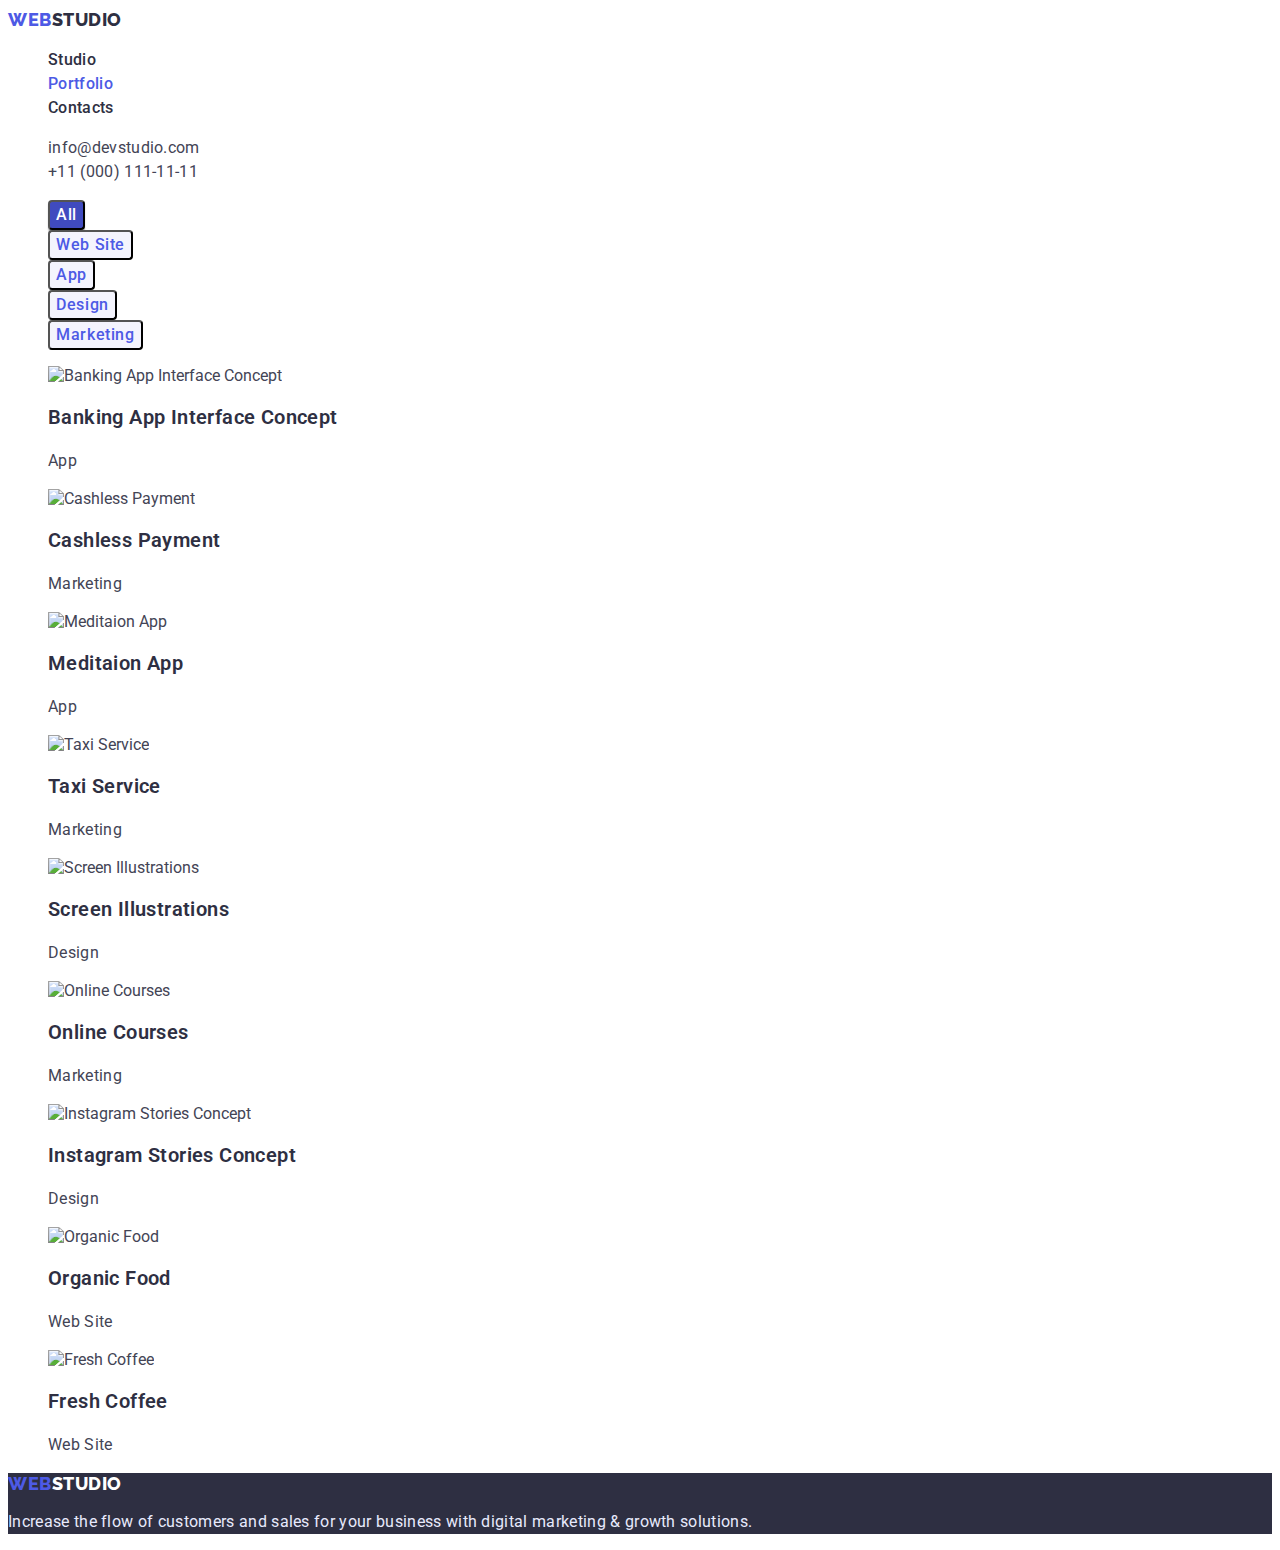
==== portfolio.html @ 46b7ed65 "final correct errors" ====
<!DOCTYPE html>
<html lang="en">
  <head>
    <meta charset="UTF-8" />
    <meta http-equiv="X-UA-Compatible" content="IE=edge" />
    <meta
      name="viewport"
      content="width=device-width, initial-scale=1.0"
    />
    <title>Portfolio</title>
    <link rel="preconnect" href="https://fonts.googleapis.com" />
    <link
      rel="preconnect"
      href="https://fonts.gstatic.com"
      crossorigin
    />
    <link
      href="https://fonts.googleapis.com/css2?family=Raleway:wght@800&family=Roboto:wght@400;500;700;900&display=swap"
      rel="stylesheet"
    />
    <link rel="stylesheet" href="./css/styles.css" />
  </head>
  <body>
    <header class="header">
      <nav class="header-navigation">
        <a href="./index.html" class="logo header-logo link"
          ><span class="logo-color">Web</span>Studio</a
        >
        <ul class="header-list list">
          <li class="header-item">
            <a href="./index.html" class="header-link link">Studio</a>
          </li>
          <li class="header-item">
            <a
              href="./portfolio.html"
              class="header-link link active-page"
            >
              Portfolio
            </a>
          </li>
          <li class="header-item">
            <a href="#" class="header-link link">Contacts</a>
          </li>
        </ul>
      </nav>
      <address class="address">
        <ul class="address-list list">
          <li class="address-item">
            <a
              href="mailto:info@devstudio.com"
              class="address-email link"
            >
              info@devstudio.com
            </a>
          </li>
          <li class="address-item">
            <a href="tel:+110001111111" class="address-tel link">
              +11 (000) 111-11-11
            </a>
          </li>
        </ul>
      </address>
    </header>
    <main>
      <section class="section">
        <h1 class="visually-hidden">Portfolio</h1>
        <h2 class="visually-hidden">Filter</h2>
        <ul class="filter-list list">
          <li>
            <button type="button" class="filter-btn btn active-btn">
              All
            </button>
          </li>
          <li>
            <button type="button" class="filter-btn btn">Web Site</button>
          </li>
          <li><button type="button" class="filter-btn btn">App</button></li>
          <li>
            <button type="button" class="filter-btn btn">Design</button>
          </li>
          <li>
            <button type="button" class="filter-btn btn">Marketing</button>
          </li>
        </ul>
        <h2 class="visually-hidden">Galery</h2>
        <ul class="gallery-list list">
          <li class="gallery-item">
            <a href="#" class="link">
              <img
                src="./images/gallery1.jpg"
                alt="Banking App Interface Concept"
                width="360"
                height="300"
              />
              <h3 class="section-caption">
                Banking App Interface Concept
              </h3>
              <p class="section-text">App</p>
              <!-- <p class="gallery-description">
                14 Stylish and User-Friendly App Design Concepts · Task
                Manager App · Calorie Tracker App · Exotic Fruit
                Ecommerce App · Cloud Storage App -->
              </p>
            </a>
          </li>
          <li class="gallery-item">
            <a href="#" class="link">
              <img
                src="./images/gallery2.jpg"
                alt="Cashless Payment"
                width="360"
                height="300"
              />
              <h3 class="section-caption">Cashless Payment</h3>
              <p class="section-text">Marketing</p>
              <!-- <p class="gallery-description">
                14 Stylish and User-Friendly App Design Concepts · Task
                Manager App · Calorie Tracker App · Exotic Fruit
                Ecommerce App · Cloud Storage App -->
              </p>
            </a>
          </li>
          <li class="gallery-item">
            <a href="#" class="link">
              <img
                src="./images/gallery3.jpg"
                alt="Meditaion App"
                width="360"
                height="300"
              />
              <h3 class="section-caption">Meditaion App</h3>
              <p class="section-text">App</p>
              <!-- <p class="gallery-description">
                14 Stylish and User-Friendly App Design Concepts · Task
                Manager App · Calorie Tracker App · Exotic Fruit
                Ecommerce App · Cloud Storage App -->
              </p>
            </a>
          </li>
          <li class="gallery-item">
            <a href="#" class="link">
              <img
                src="./images/gallery4.jpg"
                alt="Taxi Service"
                width="360"
                height="300"
              />
              <h3 class="section-caption">Taxi Service</h3>
              <p class="section-text">Marketing</p>
              <!-- <p class="gallery-description">
                14 Stylish and User-Friendly App Design Concepts · Task
                Manager App · Calorie Tracker App · Exotic Fruit
                Ecommerce App · Cloud Storage App -->
              </p>
            </a>
          </li>
          <li class="gallery-item">
            <a href="#" class="link">
              <img
                src="./images/gallery5.jpg"
                alt="Screen Illustrations"
                width="360"
                height="300"
              />
              <h3 class="section-caption">Screen Illustrations</h3>
              <p class="section-text">Design</p>
              <!-- <p class="gallery-description">
                14 Stylish and User-Friendly App Design Concepts · Task
                Manager App · Calorie Tracker App · Exotic Fruit
                Ecommerce App · Cloud Storage App -->
              </p>
            </a>
          </li>
          <li class="gallery-item">
            <a href="#" class="link">
              <img
                src="./images/gallery6.jpg"
                alt="Online Courses"
                width="360"
                height="300"
              />
              <h3 class="section-caption">Online Courses</h3>
              <p class="section-text">Marketing</p>
              <!-- <p class="gallery-description">
                14 Stylish and User-Friendly App Design Concepts · Task
                Manager App · Calorie Tracker App · Exotic Fruit
                Ecommerce App · Cloud Storage App -->
              </p>
            </a>
          </li>
          <li class="gallery-item">
            <a href="#" class="link">
              <img
                src="./images/gallery7.jpg"
                alt="Instagram Stories Concept"
                width="360"
                height="300"
              />
              <h3 class="section-caption">Instagram Stories Concept</h3>
              <p class="section-text">Design</p>
              <!-- <p class="gallery-description">
                14 Stylish and User-Friendly App Design Concepts · Task
                Manager App · Calorie Tracker App · Exotic Fruit
                Ecommerce App · Cloud Storage App -->
              </p>
            </a>
          </li>
          <li class="gallery-item">
            <a href="#" class="link">
              <img
                src="./images/gallery8.jpg"
                alt="Organic Food"
                width="360"
                height="300"
              />
              <h3 class="section-caption">Organic Food</h3>
              <p class="section-text">Web Site</p>
              <!-- <p class="gallery-description">
                14 Stylish and User-Friendly App Design Concepts · Task
                Manager App · Calorie Tracker App · Exotic Fruit
                Ecommerce App · Cloud Storage App -->
              </p>
            </a>
          </li>
          <li class="gallery-item">
            <a href="#" class="link">
              <img
                src="./images/gallery9.jpg"
                alt="Fresh Coffee"
                width="360"
                height="300"
              />
              <h3 class="section-caption">Fresh Coffee</h3>
              <p class="section-text">Web Site</p>
              <!-- <p class="gallery-description">
                14 Stylish and User-Friendly App Design Concepts · Task
                Manager App · Calorie Tracker App · Exotic Fruit
                Ecommerce App · Cloud Storage App -->
              </p>
            </a>
          </li>
        </ul>
      </section>
    </main>
    <footer class="footer">
      <a href="./index.html" class="logo footer-logo link"
        ><span class="logo-color">Web</span>Studio</a
      >
      <p class="footer-text">
        Increase the flow of customers and sales for your business
        with digital marketing & growth solutions.
      </p>
    </footer>
  </body>
</html>
---- css/styles.css ----
/*
  main color      SLATE     #434455
  secondary color NAVY BLUE #2E2F42
  light color     WHITE     #FFFFFF
  accent          CLOUD     #F4F4FD
  dark bg color   NAVY BLUE #2E2F42
  button color    IRIS      #4D5AE5
*/
:root {
  --primary-text-color: #434455;
  --title-text-color: #2e2f42;
  --light-color: #ffffff;
  --accent-color: #f4f4fd;
  --dark-bg-color: #2e2f42;
  --button-color: #4d5ae5;
}

body {
  font-family: "Roboto", sans-serif;
  background-color: #ffffff;
  color: var(--primary-text-color);
}

.list {
  list-style: none;
}

.link {
  text-decoration: none;
}

.center {
  text-align: center;
}

.visually-hidden {
  position: absolute;
  white-space: nowrap;
  width: 1px;
  height: 1px;
  overflow: hidden;
  border: 0;
  padding: 0;
  clip: rect(0 0 0 0);
  clip-path: inset(50%);
  margin: -1px;
}

.logo {
  font-family: "Raleway", sans-serif;
  font-weight: 800;
  font-size: 18px;
  letter-spacing: 0.03em;
  text-transform: uppercase;
}

/* ----- HEADER ----- */

/* .header {
}
.header-navigation {
} */

.header-logo {
  line-height: 1.33;
  color: var(--title-text-color);
}

.logo-color {
  color: #4d5ae5;
}

/* .header-list {
}
.header-item {
} */

.header-link {
  font-weight: 500;
  line-height: 1.5;
  letter-spacing: 0.02em;
  color: #2e2f42;
}

.header-link:active {
  color: #4d5ae5;
}

.header-link.active-page {
  color: #4d5ae5;
}
.address {
  font-style: normal;
}

/* .address-list {
}
.address-item {
} */

.address-email,
.address-tel {
  line-height: 1.5;
  letter-spacing: 0.02em;
  color: #434455;
}

.header-link:hover,
.header-link:focus,
.address-email:hover,
.address-email:focus,
.address-tel:hover,
.address-tel:focus {
  color: #404bbf;
}
/* ----- HERO ----- */

.hero {
  background-color: var(--dark-bg-color);
}

.hero-title {
  font-size: 56px;
  line-height: 1.07;
  text-align: center;
  letter-spacing: 0.02em;
  color: var(--light-color);
}

.btn {
  font-family: inherit;
  font-weight: 500;
  font-size: 16px;
  line-height: 1.5;
  text-align: center;
  letter-spacing: 0.04em;
  border-radius: 4px;
  cursor: pointer;
}

.btn:hover,
.btn:focus {
  background-color: var(--button-color);
  color: #E7E9FC;
}

.btn:active {
  background-color: #404bbf;
  color: var(--light-color);
  box-shadow: 0px 4px 4px rgba(0, 0, 0, 0.15);
}

.hero-btn {
  background-color: var(--button-color);
  color: var(--light-color);
  box-shadow: 0px 4px 4px rgba(0, 0, 0, 0.15);
}

/* ----- SECTION ----- */

/* .section {
}
 */
.section.accent-bg {
  background-color: var(--accent-color);
}

.section-title {
  font-size: 36px;
  line-height: 1.11;
  text-align: center;
  letter-spacing: 0.02em;
  text-transform: capitalize;
  color: var(--title-text-color);
}

/* .section-list {
} */
.section-item {
  background-color: #fff;
}

.section-item.card-team {
  width: 264px;
}

.section-caption {
  font-weight: 600;
  font-size: 20px;
  line-height: 1.2;
  letter-spacing: 0.02em;
  color: var(--title-text-color);
}

.section-text {
  line-height: 1.5;
  letter-spacing: 0.02em;
}

/* ----- PORTFOLIO ----- */

/* .filter-list {
} */

.filter-btn {
  background-color: var(--accent-color);
  color: #4d5ae5;
}

.active-btn {
  background-color: #404bbf;
  color: var(--light-color);
  box-shadow: 0px 3px 1px rgba(0, 0, 0, 0.1),
    0px 2px 1px rgba(0, 0, 0, 0.08), 0px 2px 2px rgba(0, 0, 0, 0.12);
}

/* .gallery-list {
} */

.gallery-item {
  width: 360px;
}

.gallery-item > .link {
  color: currentColor;
}

/* .gallery-description {
  line-height: 1.5;
  letter-spacing: 0.02em;
  color: #f4f4fd;  
} */

/* ----- FOOTER ----- */

.footer {
  background-color: var(--dark-bg-color);
}

.footer-logo {
  line-height: 1.17;
  color: var(--light-color);
}

.footer-text {
  line-height: 1.5;
  letter-spacing: 0.02em;
  color: #e7e9fc;
}
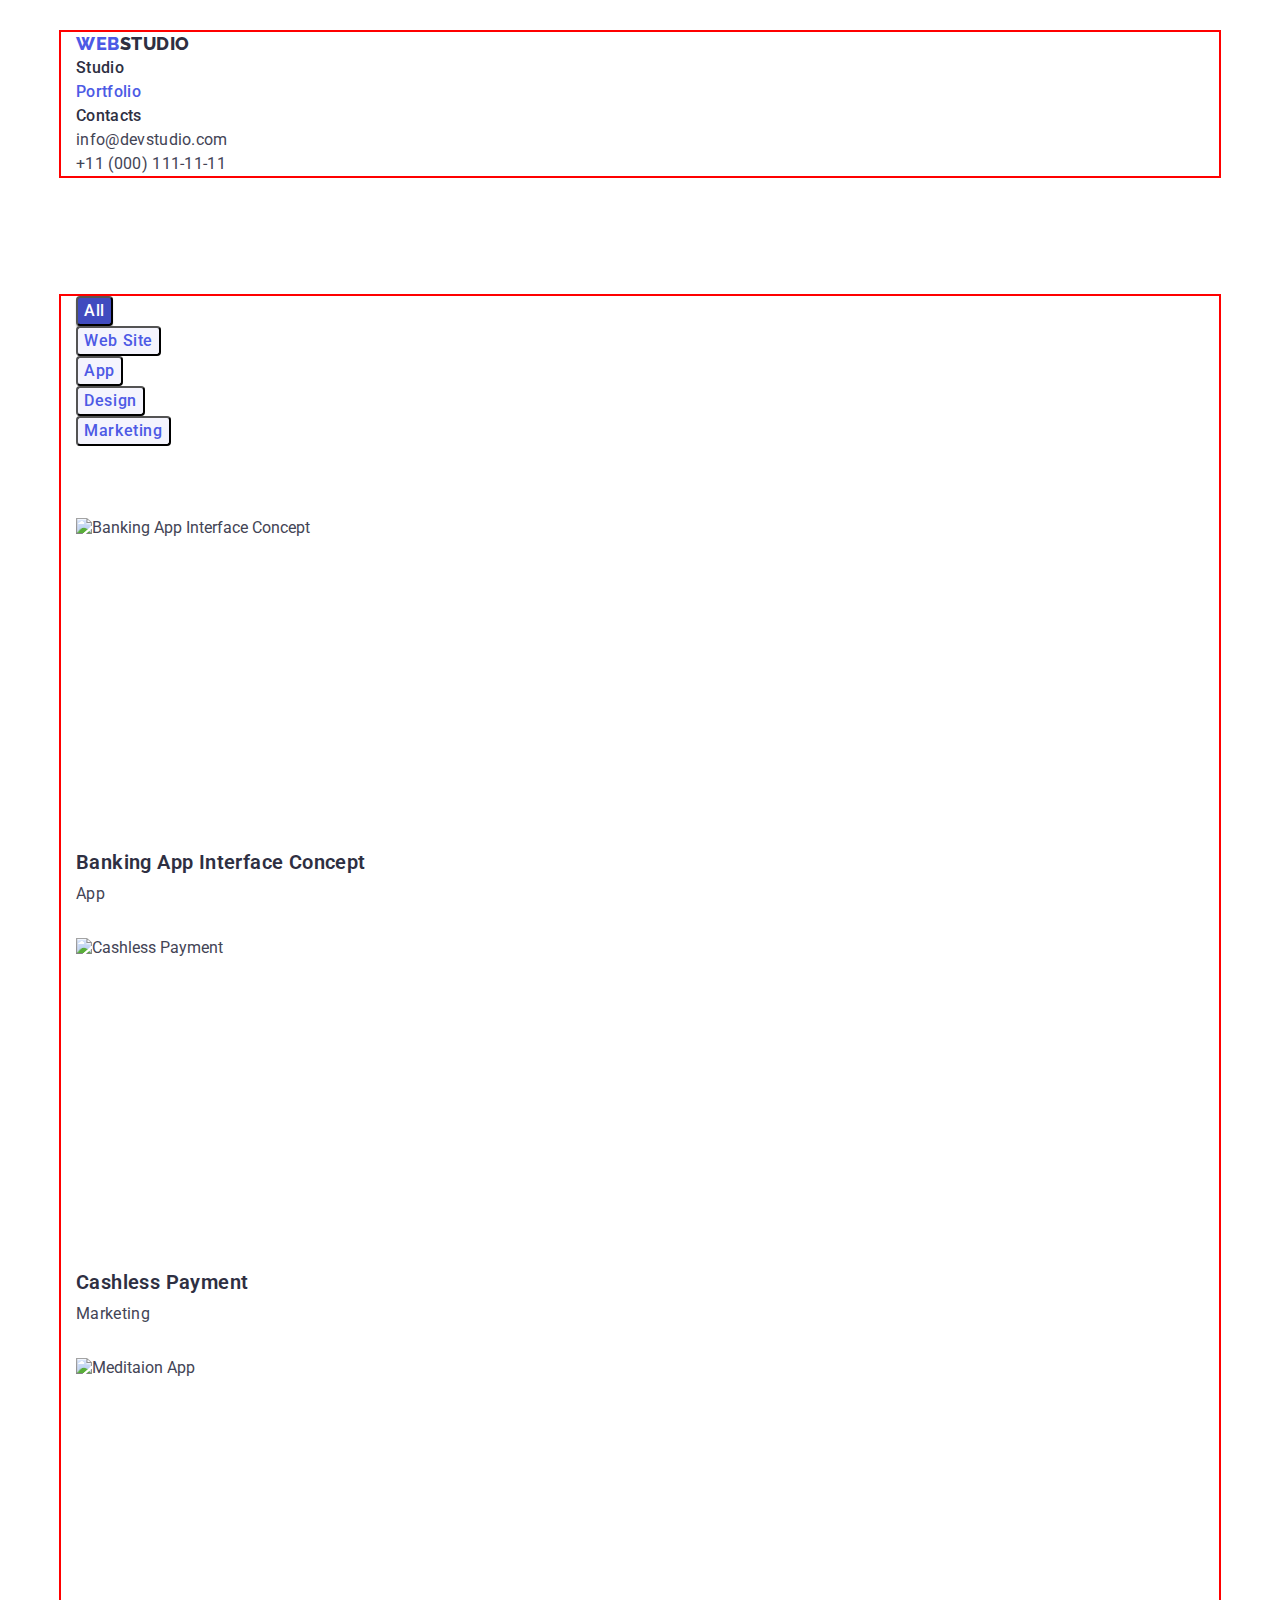
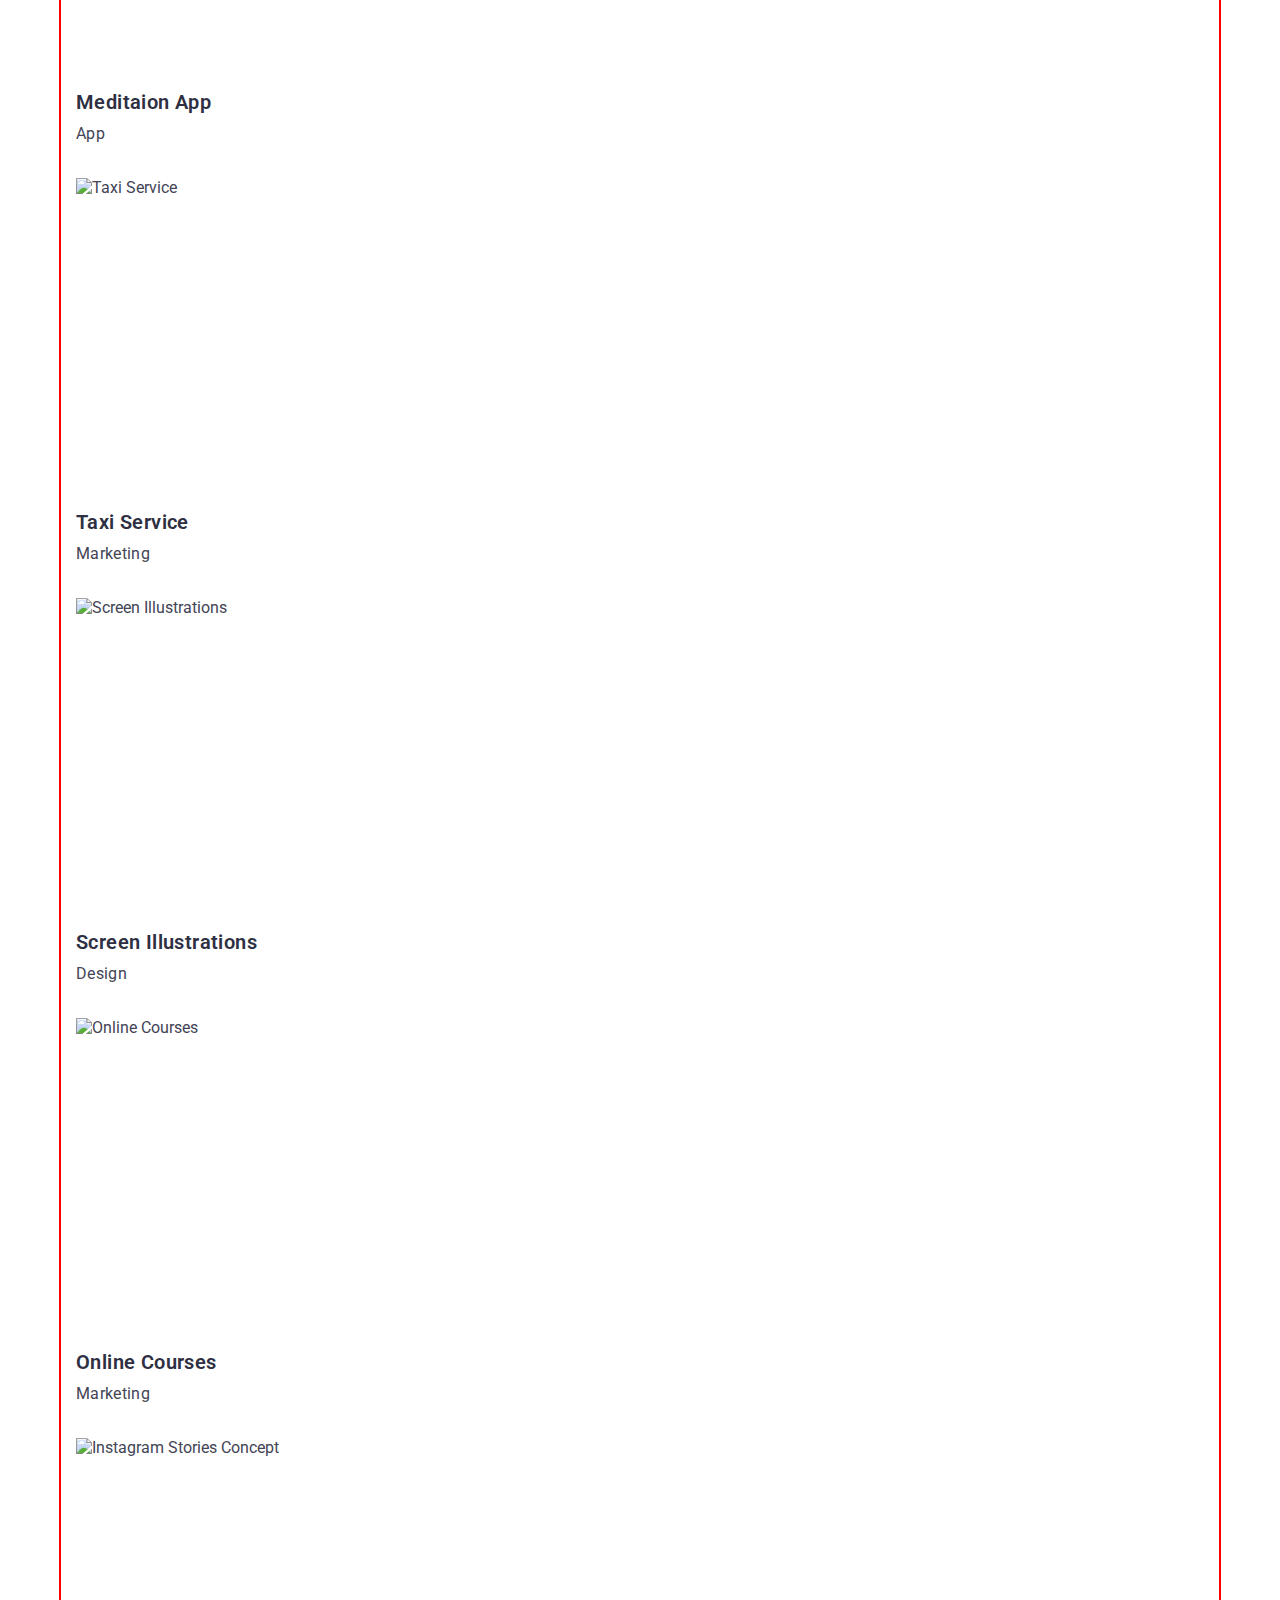
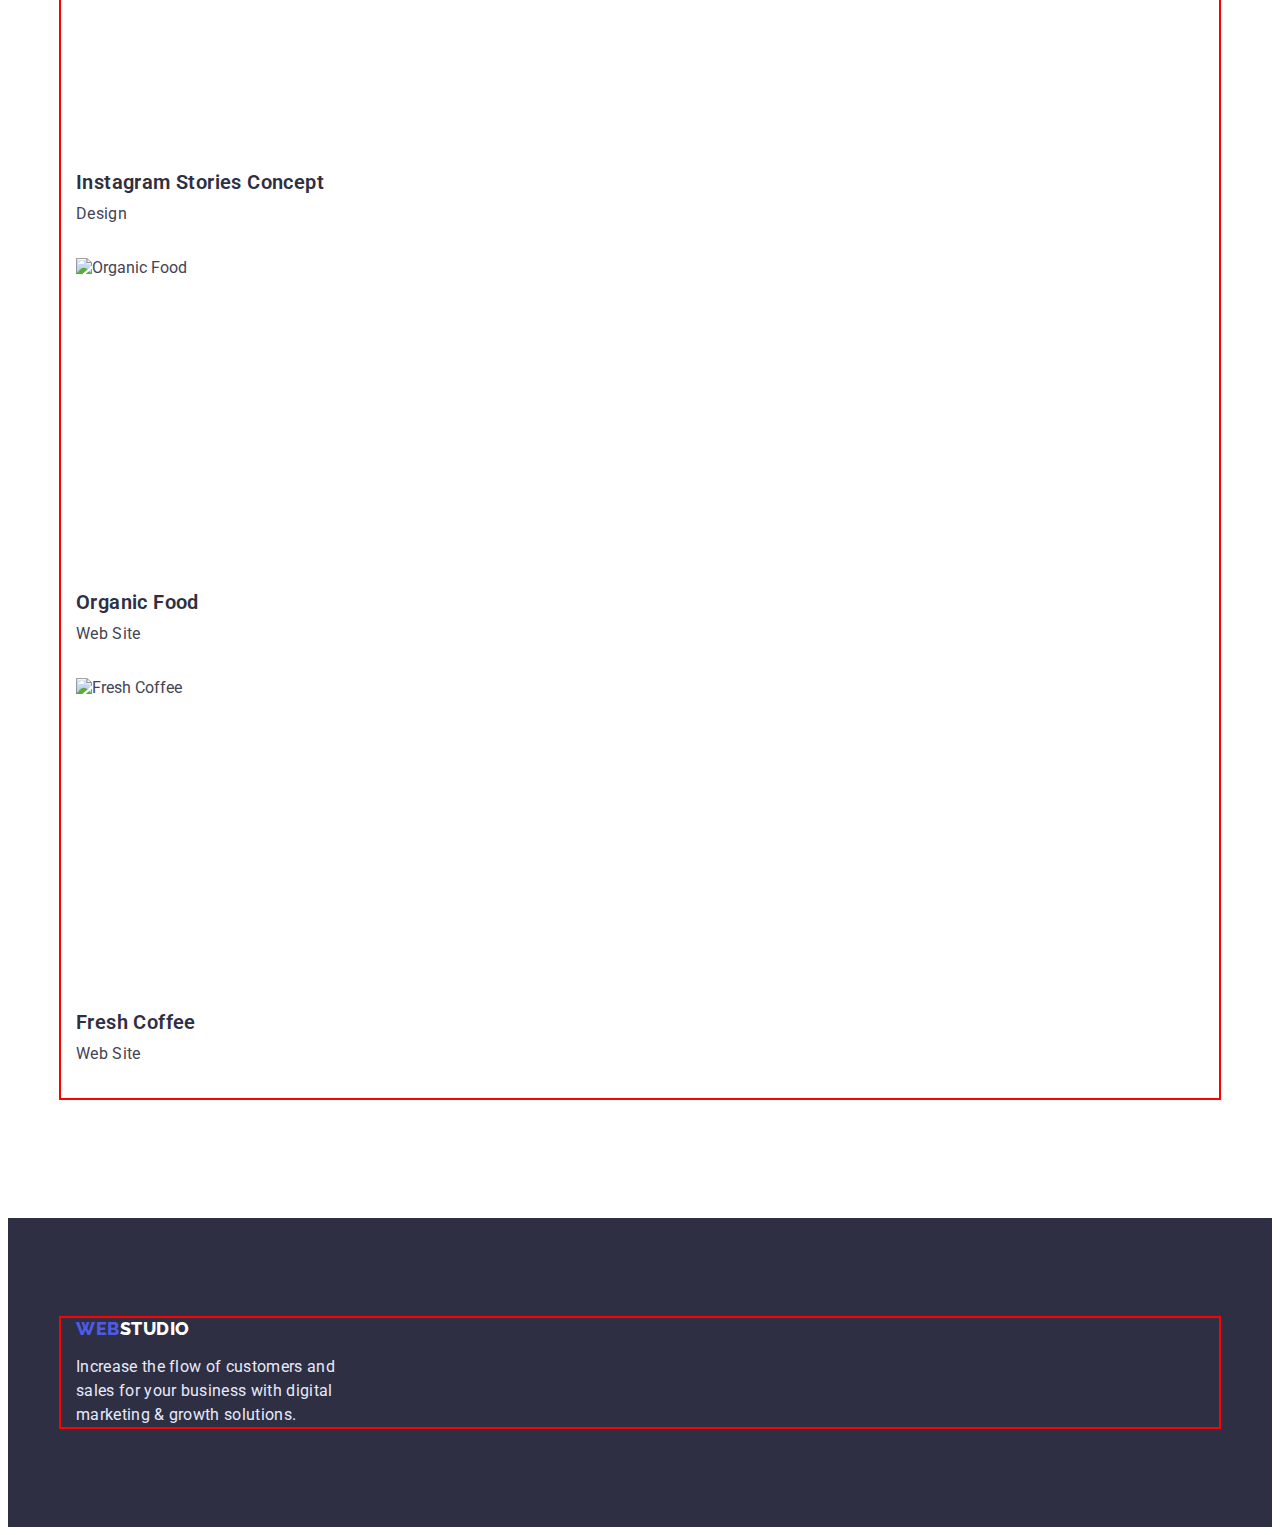
==== commit 2dd8dd25: "add page markup" ====
--- a/portfolio.html
+++ b/portfolio.html
@@ -18,238 +18,297 @@
       href="https://fonts.googleapis.com/css2?family=Raleway:wght@800&family=Roboto:wght@400;500;700;900&display=swap"
       rel="stylesheet"
     />
+    <link
+      rel="stylesheet"
+      href="https://cdnjs.cloudflare.com/ajax/libs/modern-normalize/1.1.0/modern-normalize.min.css"
+      integrity="sha512-wpPYUAdjBVSE4KJnH1VR1HeZfpl1ub8YT/NKx4PuQ5NmX2tKuGu6U/JRp5y+Y8XG2tV+wKQpNHVUX03MfMFn9Q=="
+      crossorigin="anonymous"
+      referrerpolicy="no-referrer"
+    />
     <link rel="stylesheet" href="./css/styles.css" />
   </head>
   <body>
     <header class="header">
-      <nav class="header-navigation">
-        <a href="./index.html" class="logo header-logo link"
-          ><span class="logo-color">Web</span>Studio</a
-        >
-        <ul class="header-list list">
-          <li class="header-item">
-            <a href="./index.html" class="header-link link">Studio</a>
-          </li>
-          <li class="header-item">
-            <a
-              href="./portfolio.html"
-              class="header-link link active-page"
-            >
-              Portfolio
-            </a>
-          </li>
-          <li class="header-item">
-            <a href="#" class="header-link link">Contacts</a>
-          </li>
-        </ul>
-      </nav>
-      <address class="address">
-        <ul class="address-list list">
-          <li class="address-item">
-            <a
-              href="mailto:info@devstudio.com"
-              class="address-email link"
-            >
-              info@devstudio.com
-            </a>
-          </li>
-          <li class="address-item">
-            <a href="tel:+110001111111" class="address-tel link">
-              +11 (000) 111-11-11
-            </a>
-          </li>
-        </ul>
-      </address>
+      <div class="container">
+        <nav class="header-navigation">
+          <a href="./index.html" class="logo header-logo link"
+            ><span class="logo-color">Web</span>Studio</a
+          >
+          <ul class="header-list list">
+            <li class="header-item">
+              <a href="./index.html" class="header-link link"
+                >Studio</a
+              >
+            </li>
+            <li class="header-item">
+              <a
+                href="./portfolio.html"
+                class="header-link link active-page"
+              >
+                Portfolio
+              </a>
+            </li>
+            <li class="header-item">
+              <a href="#" class="header-link link">Contacts</a>
+            </li>
+          </ul>
+        </nav>
+        <address class="address">
+          <ul class="address-list list">
+            <li class="address-item">
+              <a
+                href="mailto:info@devstudio.com"
+                class="address-email link"
+              >
+                info@devstudio.com
+              </a>
+            </li>
+            <li class="address-item">
+              <a href="tel:+110001111111" class="address-tel link">
+                +11 (000) 111-11-11
+              </a>
+            </li>
+          </ul>
+        </address>
+      </div>
     </header>
     <main>
-      <section class="section">
-        <h1 class="visually-hidden">Portfolio</h1>
-        <h2 class="visually-hidden">Filter</h2>
-        <ul class="filter-list list">
-          <li>
-            <button type="button" class="filter-btn btn active-btn">
-              All
-            </button>
-          </li>
-          <li>
-            <button type="button" class="filter-btn btn">Web Site</button>
-          </li>
-          <li><button type="button" class="filter-btn btn">App</button></li>
-          <li>
-            <button type="button" class="filter-btn btn">Design</button>
-          </li>
-          <li>
-            <button type="button" class="filter-btn btn">Marketing</button>
-          </li>
-        </ul>
-        <h2 class="visually-hidden">Galery</h2>
-        <ul class="gallery-list list">
-          <li class="gallery-item">
-            <a href="#" class="link">
-              <img
-                src="./images/gallery1.jpg"
-                alt="Banking App Interface Concept"
-                width="360"
-                height="300"
-              />
-              <h3 class="section-caption">
-                Banking App Interface Concept
-              </h3>
-              <p class="section-text">App</p>
-              <!-- <p class="gallery-description">
-                14 Stylish and User-Friendly App Design Concepts · Task
-                Manager App · Calorie Tracker App · Exotic Fruit
-                Ecommerce App · Cloud Storage App -->
-              </p>
-            </a>
-          </li>
-          <li class="gallery-item">
-            <a href="#" class="link">
-              <img
-                src="./images/gallery2.jpg"
-                alt="Cashless Payment"
-                width="360"
-                height="300"
-              />
-              <h3 class="section-caption">Cashless Payment</h3>
-              <p class="section-text">Marketing</p>
-              <!-- <p class="gallery-description">
-                14 Stylish and User-Friendly App Design Concepts · Task
-                Manager App · Calorie Tracker App · Exotic Fruit
-                Ecommerce App · Cloud Storage App -->
-              </p>
-            </a>
-          </li>
-          <li class="gallery-item">
-            <a href="#" class="link">
-              <img
-                src="./images/gallery3.jpg"
-                alt="Meditaion App"
-                width="360"
-                height="300"
-              />
-              <h3 class="section-caption">Meditaion App</h3>
-              <p class="section-text">App</p>
-              <!-- <p class="gallery-description">
-                14 Stylish and User-Friendly App Design Concepts · Task
-                Manager App · Calorie Tracker App · Exotic Fruit
-                Ecommerce App · Cloud Storage App -->
-              </p>
-            </a>
-          </li>
-          <li class="gallery-item">
-            <a href="#" class="link">
-              <img
-                src="./images/gallery4.jpg"
-                alt="Taxi Service"
-                width="360"
-                height="300"
-              />
-              <h3 class="section-caption">Taxi Service</h3>
-              <p class="section-text">Marketing</p>
-              <!-- <p class="gallery-description">
-                14 Stylish and User-Friendly App Design Concepts · Task
-                Manager App · Calorie Tracker App · Exotic Fruit
-                Ecommerce App · Cloud Storage App -->
-              </p>
-            </a>
-          </li>
-          <li class="gallery-item">
-            <a href="#" class="link">
-              <img
-                src="./images/gallery5.jpg"
-                alt="Screen Illustrations"
-                width="360"
-                height="300"
-              />
-              <h3 class="section-caption">Screen Illustrations</h3>
-              <p class="section-text">Design</p>
-              <!-- <p class="gallery-description">
-                14 Stylish and User-Friendly App Design Concepts · Task
-                Manager App · Calorie Tracker App · Exotic Fruit
-                Ecommerce App · Cloud Storage App -->
-              </p>
-            </a>
-          </li>
-          <li class="gallery-item">
-            <a href="#" class="link">
-              <img
-                src="./images/gallery6.jpg"
-                alt="Online Courses"
-                width="360"
-                height="300"
-              />
-              <h3 class="section-caption">Online Courses</h3>
-              <p class="section-text">Marketing</p>
-              <!-- <p class="gallery-description">
-                14 Stylish and User-Friendly App Design Concepts · Task
-                Manager App · Calorie Tracker App · Exotic Fruit
-                Ecommerce App · Cloud Storage App -->
-              </p>
-            </a>
-          </li>
-          <li class="gallery-item">
-            <a href="#" class="link">
-              <img
-                src="./images/gallery7.jpg"
-                alt="Instagram Stories Concept"
-                width="360"
-                height="300"
-              />
-              <h3 class="section-caption">Instagram Stories Concept</h3>
-              <p class="section-text">Design</p>
-              <!-- <p class="gallery-description">
-                14 Stylish and User-Friendly App Design Concepts · Task
-                Manager App · Calorie Tracker App · Exotic Fruit
-                Ecommerce App · Cloud Storage App -->
-              </p>
-            </a>
-          </li>
-          <li class="gallery-item">
-            <a href="#" class="link">
-              <img
-                src="./images/gallery8.jpg"
-                alt="Organic Food"
-                width="360"
-                height="300"
-              />
-              <h3 class="section-caption">Organic Food</h3>
-              <p class="section-text">Web Site</p>
-              <!-- <p class="gallery-description">
-                14 Stylish and User-Friendly App Design Concepts · Task
-                Manager App · Calorie Tracker App · Exotic Fruit
-                Ecommerce App · Cloud Storage App -->
-              </p>
-            </a>
-          </li>
-          <li class="gallery-item">
-            <a href="#" class="link">
-              <img
-                src="./images/gallery9.jpg"
-                alt="Fresh Coffee"
-                width="360"
-                height="300"
-              />
-              <h3 class="section-caption">Fresh Coffee</h3>
-              <p class="section-text">Web Site</p>
-              <!-- <p class="gallery-description">
-                14 Stylish and User-Friendly App Design Concepts · Task
-                Manager App · Calorie Tracker App · Exotic Fruit
-                Ecommerce App · Cloud Storage App -->
-              </p>
-            </a>
-          </li>
-        </ul>
+      <section class="portfolio section">
+        <div class="container">
+          <h1 class="visually-hidden">Portfolio</h1>
+          <h2 class="visually-hidden">Filter</h2>
+          <ul class="filter-list list">
+            <li>
+              <button type="button" class="filter-btn btn active-btn">
+                All
+              </button>
+            </li>
+            <li>
+              <button type="button" class="filter-btn btn">
+                Web Site
+              </button>
+            </li>
+            <li>
+              <button type="button" class="filter-btn btn">
+                App
+              </button>
+            </li>
+            <li>
+              <button type="button" class="filter-btn btn">
+                Design
+              </button>
+            </li>
+            <li>
+              <button type="button" class="filter-btn btn">
+                Marketing
+              </button>
+            </li>
+          </ul>
+          <h2 class="visually-hidden">Galery</h2>
+          <ul class="gallery-list list">
+            <li class="gallery-item">
+              <a href="#" class="link">
+                <img
+                  src="./images/gallery1.jpg"
+                  alt="Banking App Interface Concept"
+                  width="360"
+                  height="300"
+                />
+                <div class="gallery-content">
+                  <h3 class="gallery-caption section-caption">
+                    Banking App Interface Concept
+                  </h3>
+                  <p class="section-text">App</p>
+                </div>
+                <!-- <p class="gallery-description">
+                    14 Stylish and User-Friendly App Design Concepts · Task
+                    Manager App · Calorie Tracker App · Exotic Fruit
+                    Ecommerce App · Cloud Storage App
+                  </p> -->
+              </a>
+            </li>
+            <li class="gallery-item">
+              <a href="#" class="link">
+                <img
+                  src="./images/gallery2.jpg"
+                  alt="Cashless Payment"
+                  width="360"
+                  height="300"
+                />
+                <div class="gallery-content">
+                  <h3 class="gallery-caption section-caption">
+                    Cashless Payment
+                  </h3>
+                  <p class="section-text">Marketing</p>
+                </div>
+                <!-- <p class="gallery-description">
+                  14 Stylish and User-Friendly App Design Concepts · Task
+                  Manager App · Calorie Tracker App · Exotic Fruit
+                  Ecommerce App · Cloud Storage App
+                </p> -->
+              </a>
+            </li>
+            <li class="gallery-item">
+              <a href="#" class="link">
+                <img
+                  src="./images/gallery3.jpg"
+                  alt="Meditaion App"
+                  width="360"
+                  height="300"
+                />
+                <div class="gallery-content">
+                  <h3 class="gallery-caption section-caption">
+                    Meditaion App
+                  </h3>
+                  <p class="section-text">App</p>
+                </div>
+                <!-- <p class="gallery-description">
+                  14 Stylish and User-Friendly App Design Concepts · Task
+                  Manager App · Calorie Tracker App · Exotic Fruit
+                  Ecommerce App · Cloud Storage App
+                </p> -->
+              </a>
+            </li>
+            <li class="gallery-item">
+              <a href="#" class="link">
+                <img
+                  src="./images/gallery4.jpg"
+                  alt="Taxi Service"
+                  width="360"
+                  height="300"
+                />
+                <div class="gallery-content">
+                  <h3 class="gallery-caption section-caption">
+                    Taxi Service
+                  </h3>
+                  <p class="section-text">Marketing</p>
+                </div>
+                <!-- <p class="gallery-description">
+                  14 Stylish and User-Friendly App Design Concepts · Task
+                  Manager App · Calorie Tracker App · Exotic Fruit
+                  Ecommerce App · Cloud Storage App
+                </p> -->
+              </a>
+            </li>
+            <li class="gallery-item">
+              <a href="#" class="link">
+                <img
+                  src="./images/gallery5.jpg"
+                  alt="Screen Illustrations"
+                  width="360"
+                  height="300"
+                />
+                <div class="gallery-content">
+                  <h3 class="gallery-caption section-caption">
+                    Screen Illustrations
+                  </h3>
+                  <p class="section-text">Design</p>
+                </div>
+                <!-- <p class="gallery-description">
+                  14 Stylish and User-Friendly App Design Concepts · Task
+                  Manager App · Calorie Tracker App · Exotic Fruit
+                  Ecommerce App · Cloud Storage App
+                </p> -->
+              </a>
+            </li>
+            <li class="gallery-item">
+              <a href="#" class="link">
+                <img
+                  src="./images/gallery6.jpg"
+                  alt="Online Courses"
+                  width="360"
+                  height="300"
+                />
+                <div class="gallery-content">
+                  <h3 class="gallery-caption section-caption">
+                    Online Courses
+                  </h3>
+                  <p class="section-text">Marketing</p>
+                </div>
+                <!-- <p class="gallery-description">
+                  14 Stylish and User-Friendly App Design Concepts · Task
+                  Manager App · Calorie Tracker App · Exotic Fruit
+                  Ecommerce App · Cloud Storage App
+                </p> -->
+              </a>
+            </li>
+            <li class="gallery-item">
+              <a href="#" class="link">
+                <img
+                  src="./images/gallery7.jpg"
+                  alt="Instagram Stories Concept"
+                  width="360"
+                  height="300"
+                />
+                <div class="gallery-content">
+                  <h3 class="gallery-caption section-caption">
+                    Instagram Stories Concept
+                  </h3>
+                  <p class="section-text">Design</p>
+                </div>
+                <!-- <p class="gallery-description">
+                  14 Stylish and User-Friendly App Design Concepts · Task
+                  Manager App · Calorie Tracker App · Exotic Fruit
+                  Ecommerce App · Cloud Storage App
+                </p> -->
+              </a>
+            </li>
+            <li class="gallery-item">
+              <a href="#" class="link">
+                <img
+                  src="./images/gallery8.jpg"
+                  alt="Organic Food"
+                  width="360"
+                  height="300"
+                />
+                <div class="gallery-content">
+                  <h3 class="gallery-caption section-caption">
+                    Organic Food
+                  </h3>
+                  <p class="section-text">Web Site</p>
+                </div>
+                <!-- <p class="gallery-description">
+                  14 Stylish and User-Friendly App Design Concepts · Task
+                  Manager App · Calorie Tracker App · Exotic Fruit
+                  Ecommerce App · Cloud Storage App
+                </p> -->
+              </a>
+            </li>
+            <li class="gallery-item">
+              <a href="#" class="link">
+                <img
+                  src="./images/gallery9.jpg"
+                  alt="Fresh Coffee"
+                  width="360"
+                  height="300"
+                />
+                <div class="gallery-content">
+                  <h3 class="gallery-caption section-caption">
+                    Fresh Coffee
+                  </h3>
+                  <p class="section-text">Web Site</p>
+                </div>
+                <!-- <p class="gallery-description">
+                  14 Stylish and User-Friendly App Design Concepts · Task
+                  Manager App · Calorie Tracker App · Exotic Fruit
+                  Ecommerce App · Cloud Storage App
+                </p> -->
+              </a>
+            </li>
+          </ul>
+        </div>
       </section>
     </main>
     <footer class="footer">
-      <a href="./index.html" class="logo footer-logo link"
-        ><span class="logo-color">Web</span>Studio</a
-      >
-      <p class="footer-text">
-        Increase the flow of customers and sales for your business
-        with digital marketing & growth solutions.
-      </p>
+      <div class="container">
+        <a href="./index.html" class="logo footer-logo link">
+          <span class="logo-color">Web</span>Studio
+        </a>
+        <p class="footer-text">
+          Increase the flow of customers and sales for your business
+          with digital marketing & growth solutions.
+        </p>
+      </div>
     </footer>
   </body>
 </html>
--- a/css/styles.css
+++ b/css/styles.css
@@ -15,18 +15,53 @@
   --button-color: #4d5ae5;
 }
 
+*,
+::after,
+::before {
+  box-sizing: border-box;
+}
+
 body {
   font-family: "Roboto", sans-serif;
   background-color: #ffffff;
   color: var(--primary-text-color);
 }
 
+h1,
+h2,
+h3,
+h4,
+h5,
+h6,
+p {
+  margin: 0;
+}
+
+ul,
+li {
+  margin: 0;
+  padding-left: 0;
+}
+
 .list {
   list-style: none;
 }
 
 .link {
   text-decoration: none;
+}
+
+img {
+  display: block;
+}
+
+.container {
+  width: 1158px;
+  padding-left: 15px;
+  padding-right: 15px;
+  margin-left: auto;
+  margin-right: auto;
+  outline: 2px solid red;
 }
 
 .center {
@@ -56,9 +91,11 @@
 
 /* ----- HEADER ----- */
 
-/* .header {
-}
-.header-navigation {
+.header {
+  padding-top: 24px;
+  padding-bottom: 24px;
+}
+/* .header-navigation {
 } */
 
 .header-logo {
@@ -117,6 +154,8 @@
 
 .hero {
   background-color: var(--dark-bg-color);
+  padding-top: 188px;
+  padding-bottom: 188px;
 }
 
 .hero-title {
@@ -125,6 +164,7 @@
   text-align: center;
   letter-spacing: 0.02em;
   color: var(--light-color);
+  margin-bottom: 48px;
 }
 
 .btn {
@@ -141,7 +181,7 @@
 .btn:hover,
 .btn:focus {
   background-color: var(--button-color);
-  color: #E7E9FC;
+  color: #e7e9fc;
 }
 
 .btn:active {
@@ -159,8 +199,8 @@
 /* ----- SECTION ----- */
 
 /* .section {
-}
- */
+} */
+
 .section.accent-bg {
   background-color: var(--accent-color);
 }
@@ -197,10 +237,78 @@
   letter-spacing: 0.02em;
 }
 
-/* ----- PORTFOLIO ----- */
-
-/* .filter-list {
-} */
+/* ----- PRINCIPLES----- */
+
+.principles {
+  padding-top: 120px;
+  padding-bottom: 120px;
+}
+
+.principles-list {
+  width: 264px;
+}
+
+/* .principles-item{
+} */
+
+.principles-caption {
+  margin-bottom: 8px;
+}
+
+/* .principles-text {
+} */
+
+/* ----- OUR DOING----- */
+
+.doing {
+  padding-bottom: 120px;
+}
+
+.doing-title {
+  margin-bottom: 72px;
+}
+
+/* .doing-list {
+}
+.doing-item {
+} */
+
+/* ----- OUR TEAM----- */
+
+.team {
+  margin-top: 120px;
+  margin-bottom: 120px;
+}
+
+.team-title {
+  margin-bottom: 72px;
+}
+
+/* .team-list {
+}
+.team-item {
+} */
+
+.team-content {
+  margin-top: 32px;
+  margin-bottom: 32px;
+}
+
+/* .team-caption {
+}
+.team-list {
+} */
+
+/* ----- PORTFOLIO PAGE----- */
+
+.portfolio {
+  padding-top: 96px;
+  padding-bottom: 120px;
+}
+
+.filter-list {
+  margin-bottom: 72px;
+}
 
 .filter-btn {
   background-color: var(--accent-color);
@@ -225,6 +333,15 @@
   color: currentColor;
 }
 
+.gallery-content {
+  padding-top: 32px;
+  padding-bottom: 32px;
+}
+
+.gallery-caption {
+  margin-bottom: 8px;
+}
+
 /* .gallery-description {
   line-height: 1.5;
   letter-spacing: 0.02em;
@@ -235,6 +352,8 @@
 
 .footer {
   background-color: var(--dark-bg-color);
+  padding-top: 100px;
+  padding-bottom: 100px;
 }
 
 .footer-logo {
@@ -246,4 +365,6 @@
   line-height: 1.5;
   letter-spacing: 0.02em;
   color: #e7e9fc;
-}
+  width: 264px;
+  margin-top: 16px;
+}
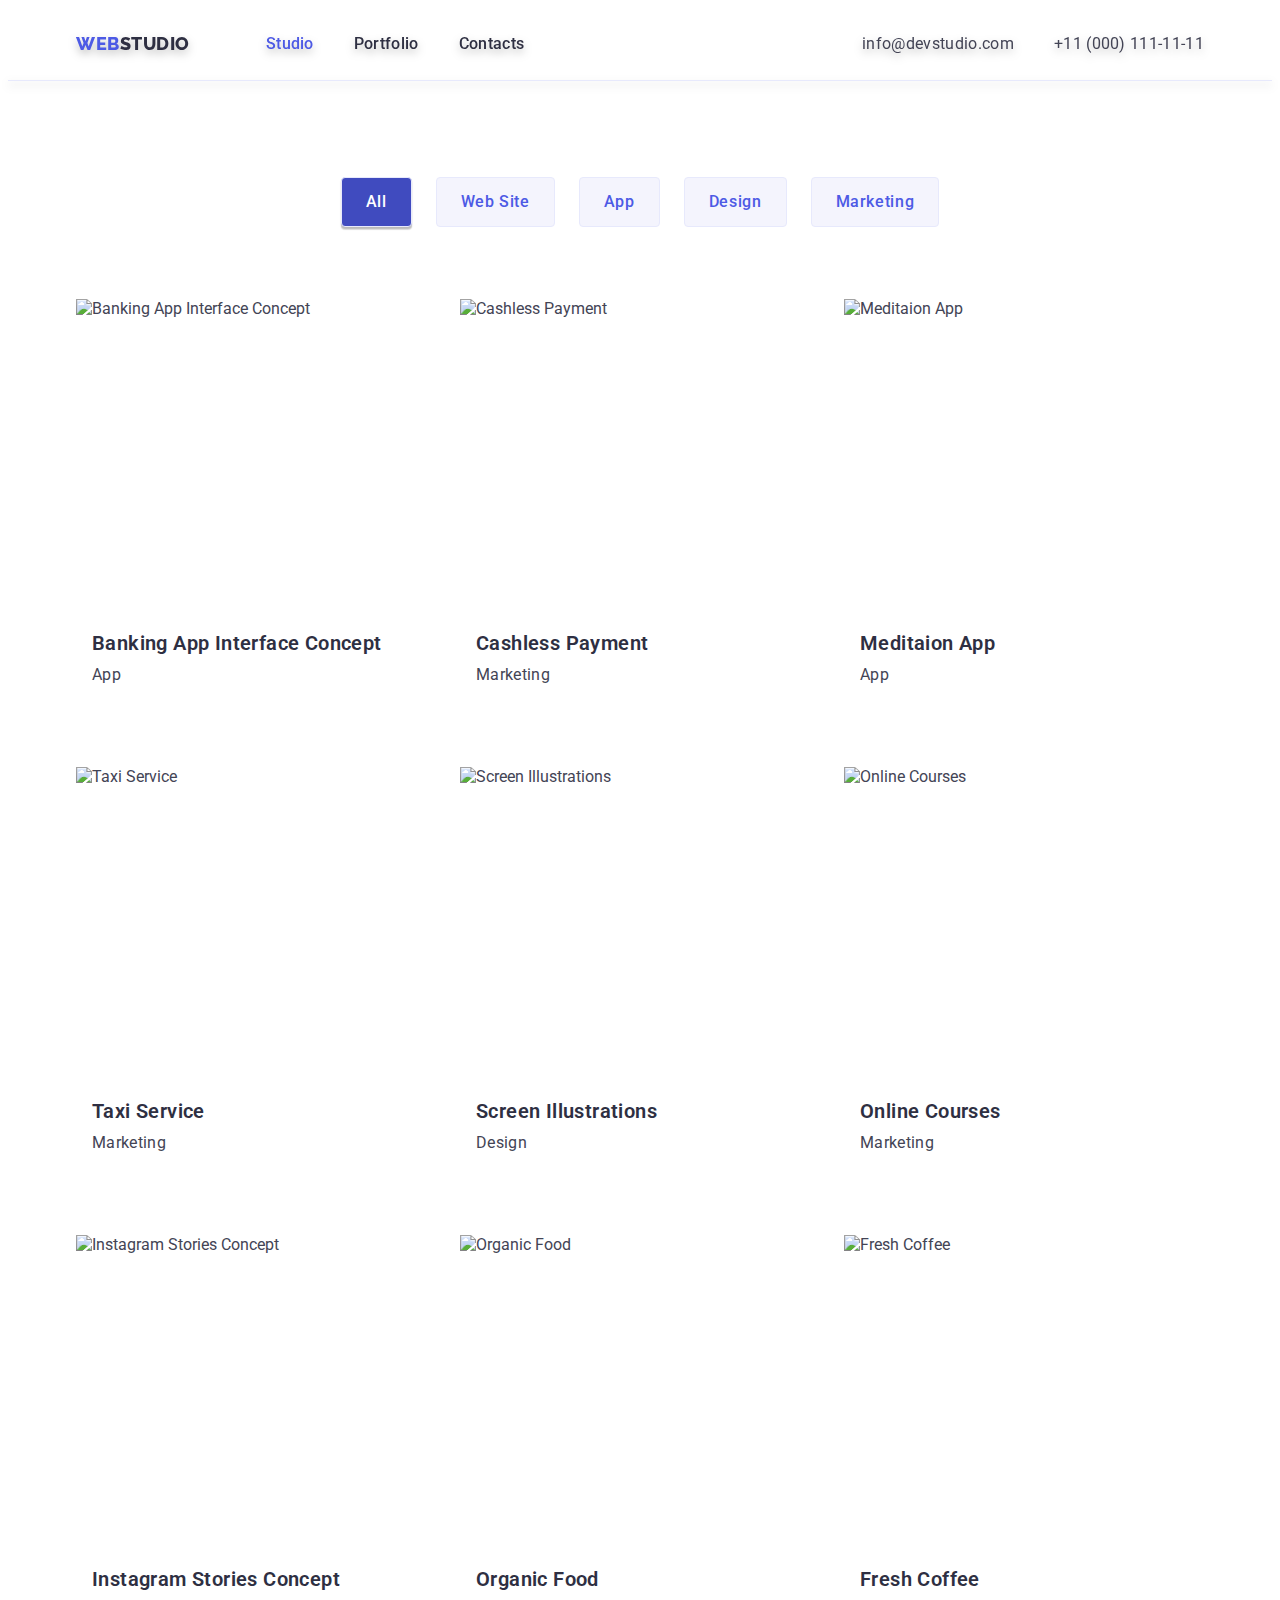
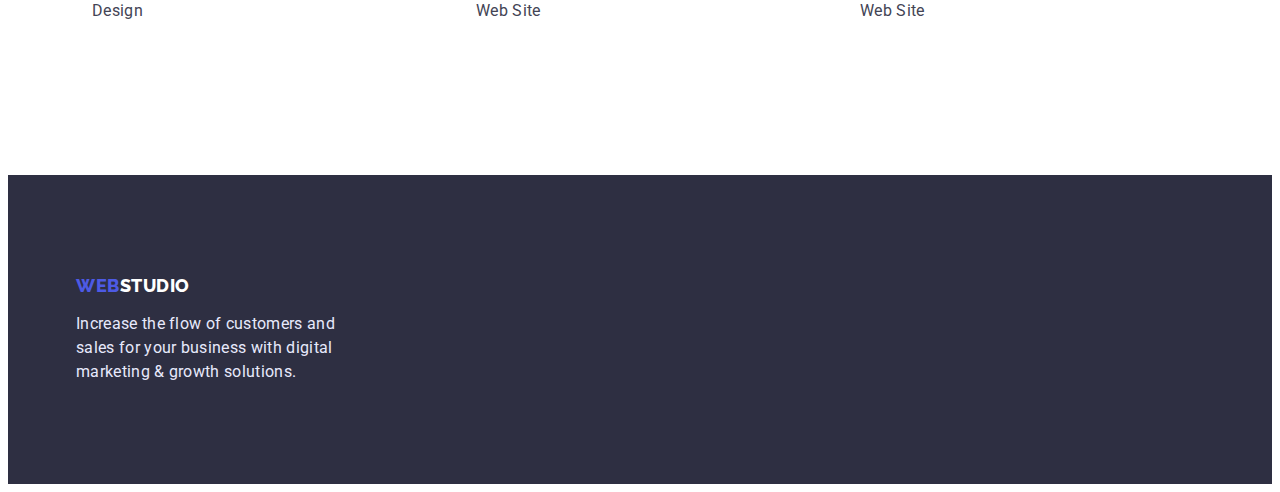
==== commit 2a0784f3: "add flex" ====
--- a/portfolio.html
+++ b/portfolio.html
@@ -29,24 +29,23 @@
   </head>
   <body>
     <header class="header">
-      <div class="container">
+      <div class="container header-container">
         <nav class="header-navigation">
           <a href="./index.html" class="logo header-logo link"
             ><span class="logo-color">Web</span>Studio</a
           >
           <ul class="header-list list">
             <li class="header-item">
-              <a href="./index.html" class="header-link link"
+              <a
+                href="./index.html"
+                class="header-link link active-page"
                 >Studio</a
               >
             </li>
             <li class="header-item">
-              <a
-                href="./portfolio.html"
-                class="header-link link active-page"
+              <a href="./portfolio.html" class="header-link link"
+                >Portfolio</a
               >
-                Portfolio
-              </a>
             </li>
             <li class="header-item">
               <a href="#" class="header-link link">Contacts</a>
--- a/css/styles.css
+++ b/css/styles.css
@@ -37,8 +37,7 @@
   margin: 0;
 }
 
-ul,
-li {
+ul {
   margin: 0;
   padding-left: 0;
 }
@@ -61,7 +60,7 @@
   padding-right: 15px;
   margin-left: auto;
   margin-right: auto;
-  outline: 2px solid red;
+  /* outline: 2px solid red; */
 }
 
 .center {
@@ -92,24 +91,37 @@
 /* ----- HEADER ----- */
 
 .header {
+  border-bottom: 1px solid #e7e9fc;
+  filter: drop-shadow(0px 4px 4px rgba(0, 0, 0, 0.25));
   padding-top: 24px;
   padding-bottom: 24px;
 }
-/* .header-navigation {
-} */
+
+.header-container {
+  display: flex;
+}
+
+.header-navigation {
+  display: flex;
+  align-items: center;
+  margin-right: auto;
+}
 
 .header-logo {
   line-height: 1.33;
   color: var(--title-text-color);
+  margin-right: 76px;
 }
 
 .logo-color {
   color: #4d5ae5;
 }
 
-/* .header-list {
-}
-.header-item {
+.header-list {
+  display: flex;
+  gap: 40px;
+}
+/* .header-item {
 } */
 
 .header-link {
@@ -130,9 +142,11 @@
   font-style: normal;
 }
 
-/* .address-list {
-}
-.address-item {
+.address-list {
+  display: flex;
+  gap: 40px;
+}
+/* .address-item {
 } */
 
 .address-email,
@@ -159,12 +173,13 @@
 }
 
 .hero-title {
+  max-width: 500px;
   font-size: 56px;
   line-height: 1.07;
   text-align: center;
   letter-spacing: 0.02em;
   color: var(--light-color);
-  margin-bottom: 48px;
+  margin: 0 auto;
 }
 
 .btn {
@@ -191,6 +206,8 @@
 }
 
 .hero-btn {
+  width: 169px;
+  height: 56px;
   background-color: var(--button-color);
   color: var(--light-color);
   box-shadow: 0px 4px 4px rgba(0, 0, 0, 0.15);
@@ -198,8 +215,10 @@
 
 /* ----- SECTION ----- */
 
-/* .section {
-} */
+.section {
+  padding-top: 120px;
+  padding-bottom: 120px;
+}
 
 .section.accent-bg {
   background-color: var(--accent-color);
@@ -239,13 +258,12 @@
 
 /* ----- PRINCIPLES----- */
 
-.principles {
-  padding-top: 120px;
-  padding-bottom: 120px;
-}
+/* .principles {
+} */
 
 .principles-list {
-  width: 264px;
+  display: flex;
+  gap: 24px;
 }
 
 /* .principles-item{
@@ -254,65 +272,75 @@
 .principles-caption {
   margin-bottom: 8px;
 }
-
-/* .principles-text {
+/* 
+.principles-text {
+
 } */
 
 /* ----- OUR DOING----- */
 
 .doing {
-  padding-bottom: 120px;
+  padding-top: 0;
 }
 
 .doing-title {
   margin-bottom: 72px;
 }
 
-/* .doing-list {
-}
-.doing-item {
+.doing-list {
+  display: flex;
+  gap: 24px;
+}
+
+/* .doing-item {
 } */
 
 /* ----- OUR TEAM----- */
 
-.team {
-  margin-top: 120px;
-  margin-bottom: 120px;
-}
+/* .team {  
+} */
 
 .team-title {
   margin-bottom: 72px;
 }
 
-/* .team-list {
-}
-.team-item {
-} */
+.team-list {
+  display: flex;
+  gap: 24px;
+}
+
+/*.team-item {} */
 
 .team-content {
-  margin-top: 32px;
-  margin-bottom: 32px;
-}
-
-/* .team-caption {
-}
-.team-list {
+  padding-top: 32px;
+  padding-bottom: 32px;
+}
+
+.team-caption {
+  margin-bottom: 8px;
+}
+
+/*.team-list {
 } */
 
 /* ----- PORTFOLIO PAGE----- */
 
 .portfolio {
   padding-top: 96px;
-  padding-bottom: 120px;
 }
 
 .filter-list {
   margin-bottom: 72px;
+  display: flex;
+  gap: 24px;
+  justify-content: center;
 }
 
 .filter-btn {
   background-color: var(--accent-color);
   color: #4d5ae5;
+  border: 1px solid #e7e9fc;
+  padding: 12px 24px;
 }
 
 .active-btn {
@@ -322,8 +350,12 @@
     0px 2px 1px rgba(0, 0, 0, 0.08), 0px 2px 2px rgba(0, 0, 0, 0.12);
 }
 
-/* .gallery-list {
-} */
+.gallery-list {
+  display: flex;
+  flex-wrap: wrap;
+  gap: 24px;
+  row-gap: 48px;
+}
 
 .gallery-item {
   width: 360px;
@@ -336,6 +368,7 @@
 .gallery-content {
   padding-top: 32px;
   padding-bottom: 32px;
+  padding-left: 16px;
 }
 
 .gallery-caption {
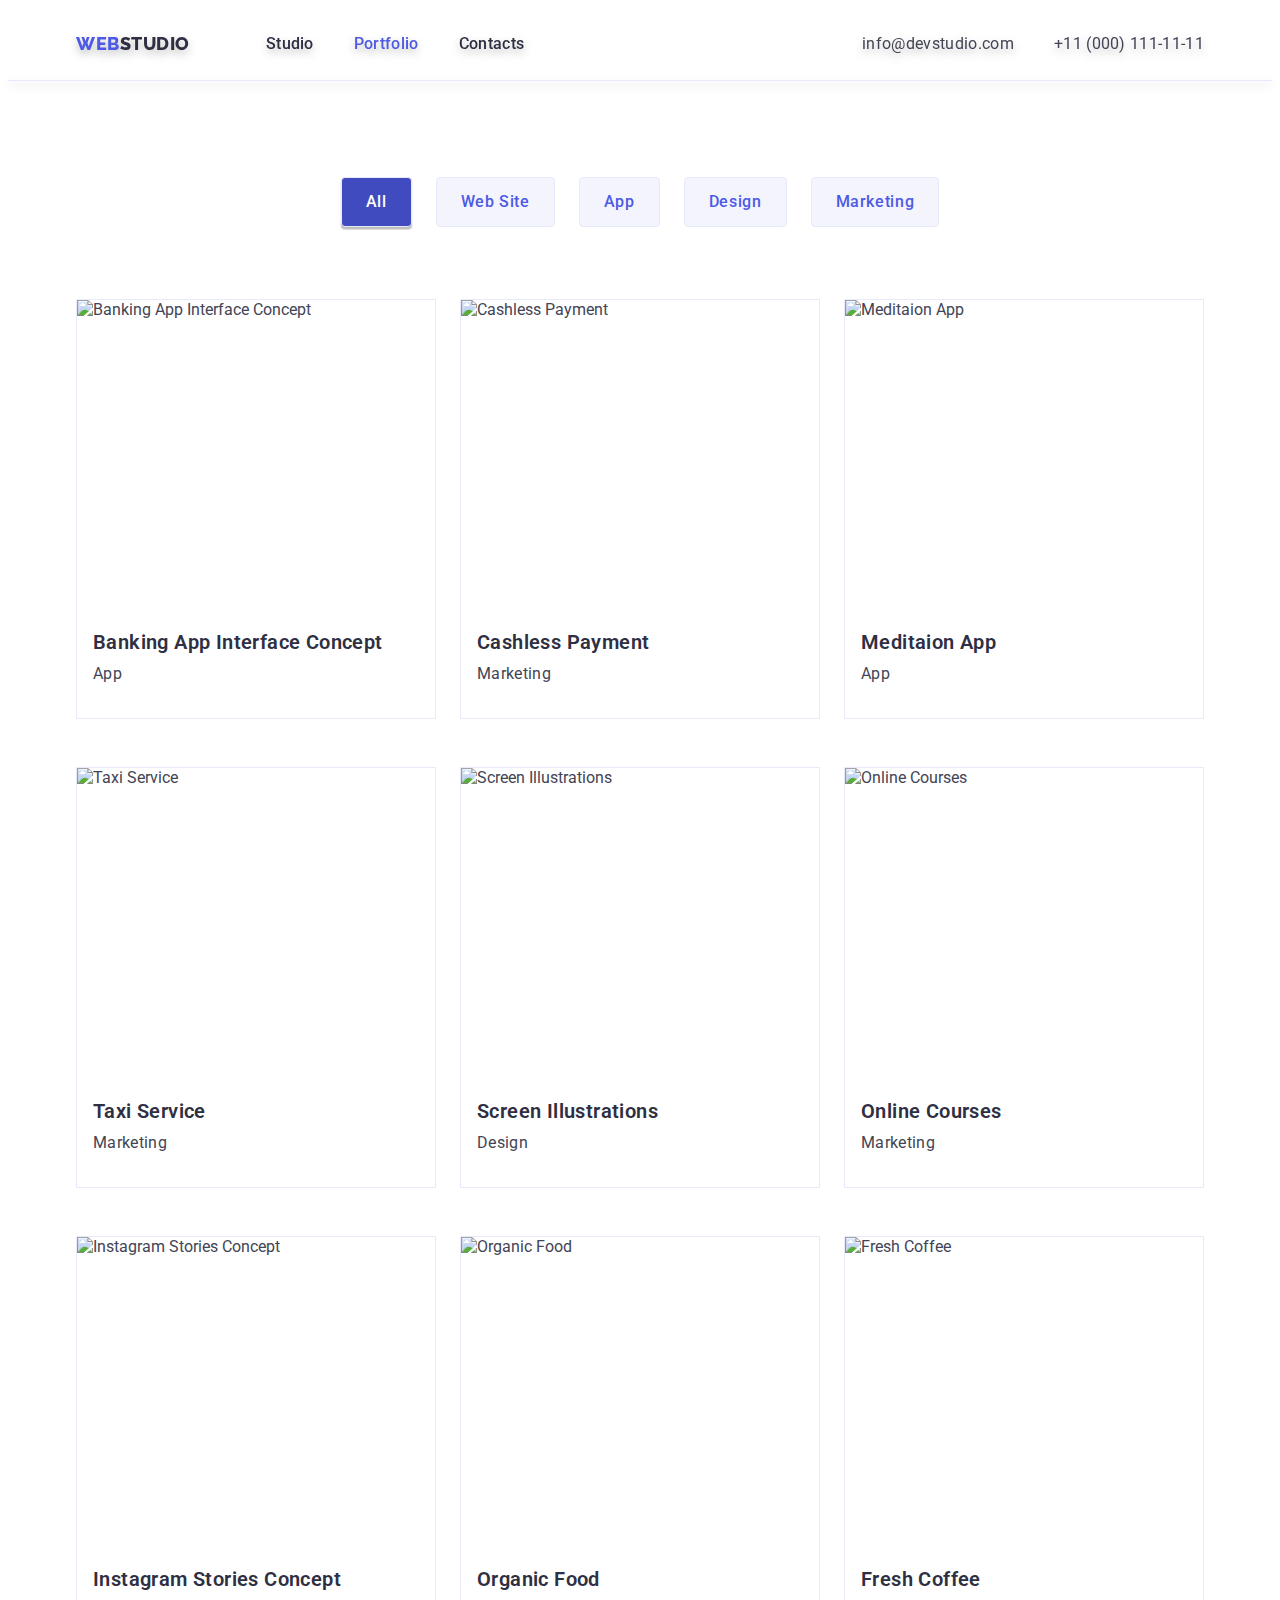
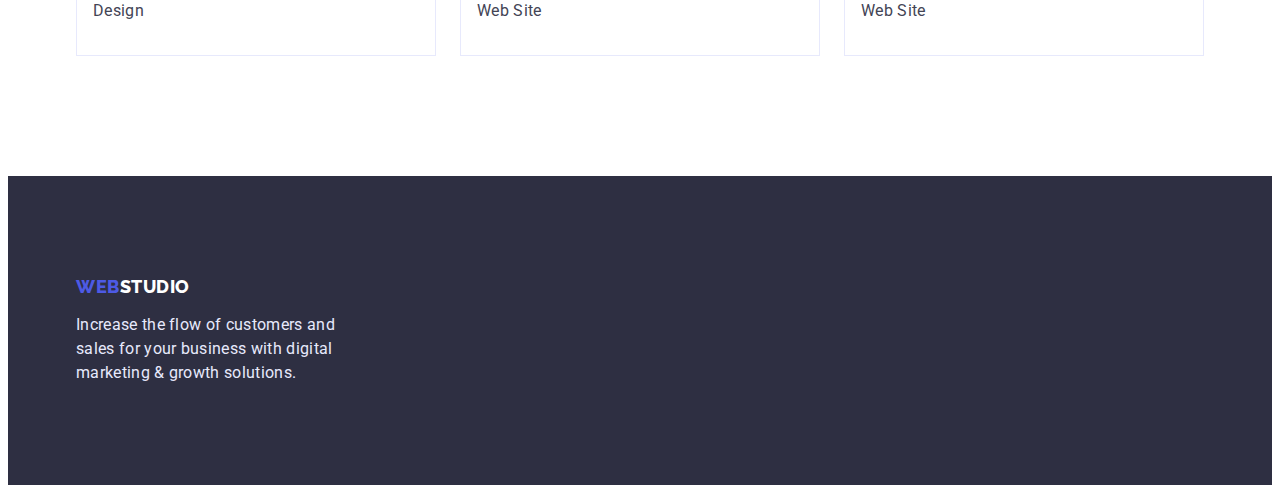
==== commit ae33bf3c: "correction of inaccuracies" ====
--- a/portfolio.html
+++ b/portfolio.html
@@ -36,14 +36,14 @@
           >
           <ul class="header-list list">
             <li class="header-item">
-              <a
-                href="./index.html"
-                class="header-link link active-page"
+              <a href="./index.html" class="header-link link"
                 >Studio</a
               >
             </li>
             <li class="header-item">
-              <a href="./portfolio.html" class="header-link link"
+              <a
+                href="./portfolio.html"
+                class="header-link link active-page"
                 >Portfolio</a
               >
             </li>
--- a/css/styles.css
+++ b/css/styles.css
@@ -52,14 +52,14 @@
 
 img {
   display: block;
+  max-width: 100%;
+  height: auto;
 }
 
 .container {
-  width: 1158px;
-  padding-left: 15px;
-  padding-right: 15px;
-  margin-left: auto;
-  margin-right: auto;
+  max-width: 1158px;
+  padding: 0 15px;
+  margin: 0 auto;
   /* outline: 2px solid red; */
 }
 
@@ -172,6 +172,12 @@
   padding-bottom: 188px;
 }
 
+.hero-container {
+  display: flex;
+  flex-direction: column;
+  align-items: center;
+}
+
 .hero-title {
   max-width: 500px;
   font-size: 56px;
@@ -179,7 +185,7 @@
   text-align: center;
   letter-spacing: 0.02em;
   color: var(--light-color);
-  margin: 0 auto;
+  margin-bottom: 48px;
 }
 
 .btn {
@@ -264,6 +270,7 @@
 .principles-list {
   display: flex;
   gap: 24px;
+  width: calc(100% - 4 * 24px) / 4;
 }
 
 /* .principles-item{
@@ -309,7 +316,12 @@
   gap: 24px;
 }
 
-/*.team-item {} */
+.team-item {
+  box-shadow: 0px 1px 6px rgba(46, 47, 66, 0.08),
+    0px 1px 1px rgba(46, 47, 66, 0.16),
+    0px 2px 1px rgba(46, 47, 66, 0.08);
+  border-radius: 0px 0px 4px 4px;
+}
 
 .team-content {
   padding-top: 32px;
@@ -359,6 +371,7 @@
 
 .gallery-item {
   width: 360px;
+  border: 1px solid #e7e9fc;
 }
 
 .gallery-item > .link {
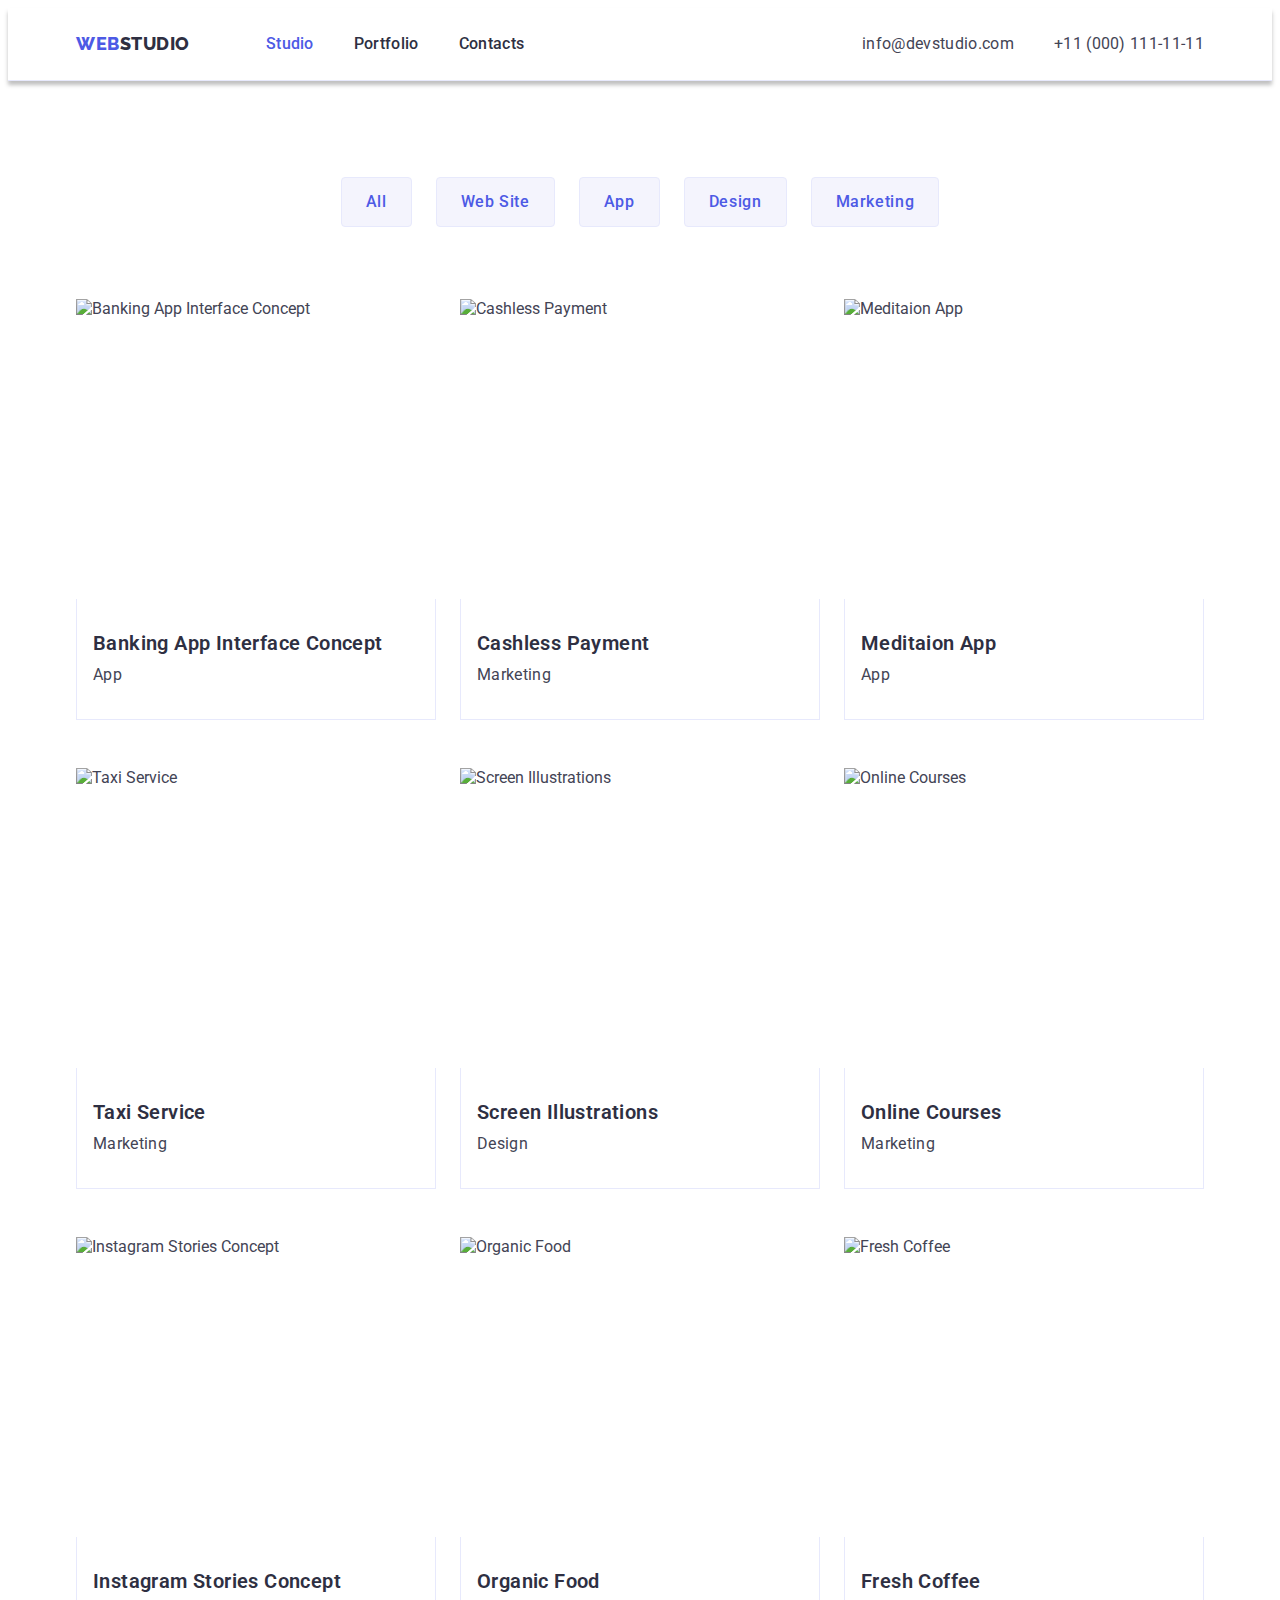
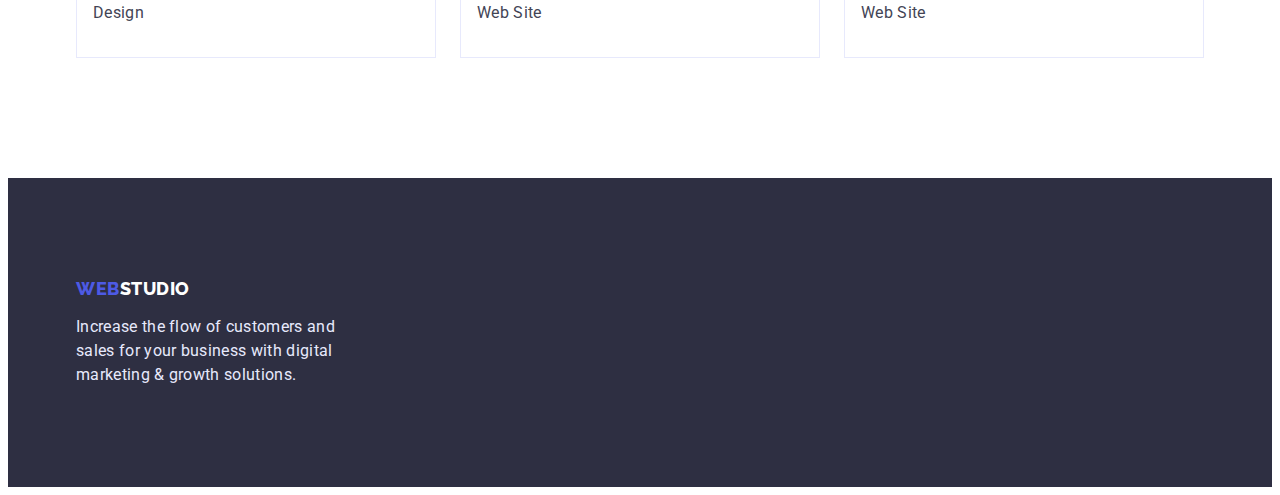
==== commit e8ca35a6: "correct error fdom mentor" ====
--- a/portfolio.html
+++ b/portfolio.html
@@ -31,24 +31,31 @@
     <header class="header">
       <div class="container header-container">
         <nav class="header-navigation">
-          <a href="./index.html" class="logo header-logo link"
-            ><span class="logo-color">Web</span>Studio</a
+          <a
+            href="./index.html"
+            class="logo header-logo link header-padding"
+          >
+            <span class="logo-color">Web</span>Studio</a
           >
           <ul class="header-list list">
             <li class="header-item">
-              <a href="./index.html" class="header-link link"
+              <a
+                href="./index.html"
+                class="header-link link header-padding active-page"
                 >Studio</a
               >
             </li>
             <li class="header-item">
               <a
                 href="./portfolio.html"
-                class="header-link link active-page"
+                class="header-link link header-padding"
                 >Portfolio</a
               >
             </li>
             <li class="header-item">
-              <a href="#" class="header-link link">Contacts</a>
+              <a href="#" class="header-link link header-padding"
+                >Contacts</a
+              >
             </li>
           </ul>
         </nav>
@@ -57,13 +64,16 @@
             <li class="address-item">
               <a
                 href="mailto:info@devstudio.com"
-                class="address-email link"
+                class="address-email link header-padding"
               >
                 info@devstudio.com
               </a>
             </li>
             <li class="address-item">
-              <a href="tel:+110001111111" class="address-tel link">
+              <a
+                href="tel:+110001111111"
+                class="address-tel link header-padding"
+              >
                 +11 (000) 111-11-11
               </a>
             </li>
@@ -78,7 +88,7 @@
           <h2 class="visually-hidden">Filter</h2>
           <ul class="filter-list list">
             <li>
-              <button type="button" class="filter-btn btn active-btn">
+              <button type="button" class="filter-btn btn">
                 All
               </button>
             </li>
--- a/css/styles.css
+++ b/css/styles.css
@@ -92,9 +92,7 @@
 
 .header {
   border-bottom: 1px solid #e7e9fc;
-  filter: drop-shadow(0px 4px 4px rgba(0, 0, 0, 0.25));
-  padding-top: 24px;
-  padding-bottom: 24px;
+  box-shadow: 0px 4px 4px rgba(0, 0, 0, 0.25);
 }
 
 .header-container {
@@ -129,6 +127,12 @@
   line-height: 1.5;
   letter-spacing: 0.02em;
   color: #2e2f42;
+}
+
+.header-padding {
+  display: block;
+  padding-top: 24px;
+  padding-bottom: 24px;
 }
 
 .header-link:active {
@@ -173,9 +177,9 @@
 }
 
 .hero-container {
-  display: flex;
+  /* display: flex;
   flex-direction: column;
-  align-items: center;
+  align-items: center; */
 }
 
 .hero-title {
@@ -185,7 +189,7 @@
   text-align: center;
   letter-spacing: 0.02em;
   color: var(--light-color);
-  margin-bottom: 48px;
+  margin: 0 auto 48px;
 }
 
 .btn {
@@ -195,6 +199,7 @@
   line-height: 1.5;
   text-align: center;
   letter-spacing: 0.04em;
+  border: none;
   border-radius: 4px;
   cursor: pointer;
 }
@@ -212,6 +217,8 @@
 }
 
 .hero-btn {
+  display: block;
+  margin: 0 auto;
   width: 169px;
   height: 56px;
   background-color: var(--button-color);
@@ -219,6 +226,18 @@
   box-shadow: 0px 4px 4px rgba(0, 0, 0, 0.15);
 }
 
+.hero-btn:hover,
+.hero-btn:focus {
+  width: 170px;
+  height: 51px;
+  box-shadow: none;
+}
+
+.hero-btn:active {
+  width: 169px;
+  height: 56px;
+}
+
 /* ----- SECTION ----- */
 
 .section {
@@ -299,8 +318,9 @@
   gap: 24px;
 }
 
-/* .doing-item {
-} */
+.doing-item {
+  width: calc((100% - 2 * 24px) / 3);
+}
 
 /* ----- OUR TEAM----- */
 
@@ -321,6 +341,7 @@
     0px 1px 1px rgba(46, 47, 66, 0.16),
     0px 2px 1px rgba(46, 47, 66, 0.08);
   border-radius: 0px 0px 4px 4px;
+  width: calc((100% - 3 * 24px) / 4);
 }
 
 .team-content {
@@ -355,9 +376,11 @@
   padding: 12px 24px;
 }
 
-.active-btn {
+.filter-btn:hover,
+.filter-btn:focus {
   background-color: #404bbf;
   color: var(--light-color);
+  border: none;
   box-shadow: 0px 3px 1px rgba(0, 0, 0, 0.1),
     0px 2px 1px rgba(0, 0, 0, 0.08), 0px 2px 2px rgba(0, 0, 0, 0.12);
 }
@@ -365,13 +388,12 @@
 .gallery-list {
   display: flex;
   flex-wrap: wrap;
-  gap: 24px;
+  column-gap: 24px;
   row-gap: 48px;
 }
 
 .gallery-item {
-  width: 360px;
-  border: 1px solid #e7e9fc;
+  width: calc((100% - 2 * 24px) / 3);
 }
 
 .gallery-item > .link {
@@ -382,6 +404,8 @@
   padding-top: 32px;
   padding-bottom: 32px;
   padding-left: 16px;
+  border: 1px solid #e7e9fc;
+  border-top: none;
 }
 
 .gallery-caption {
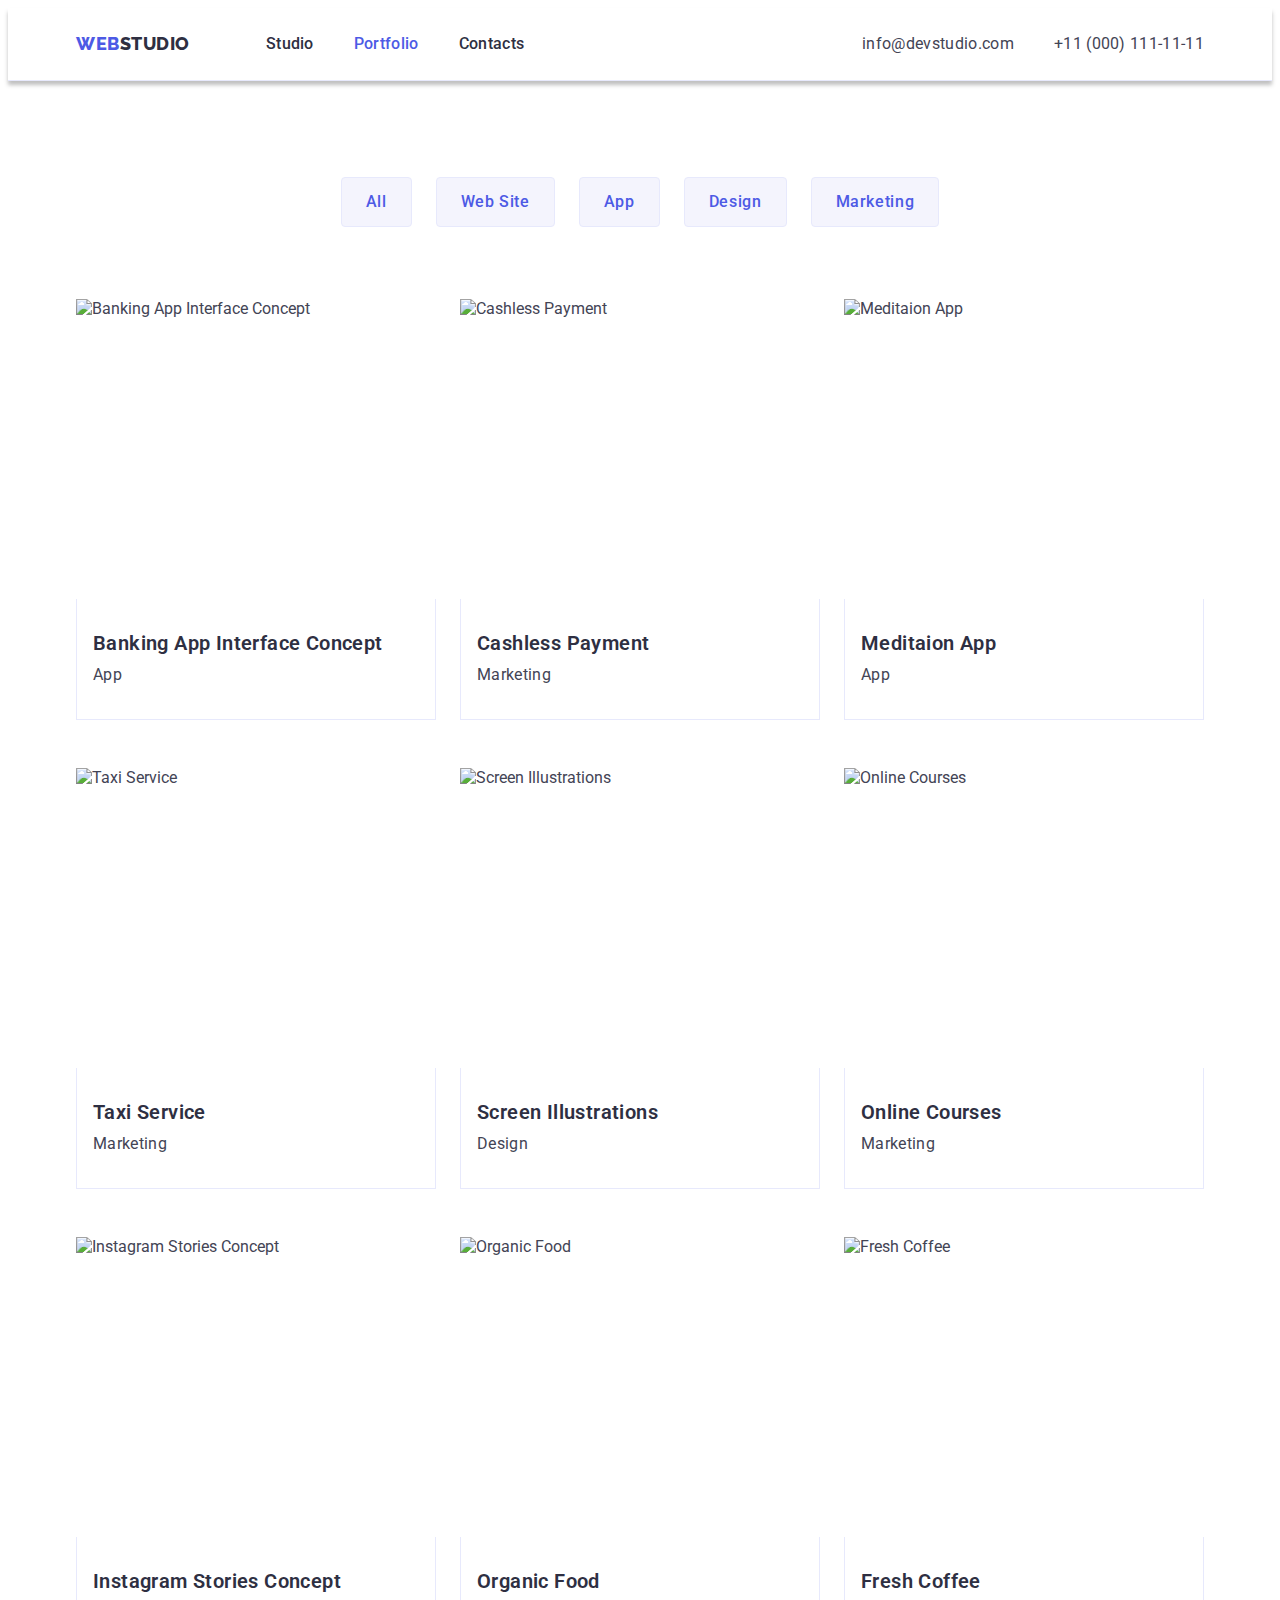
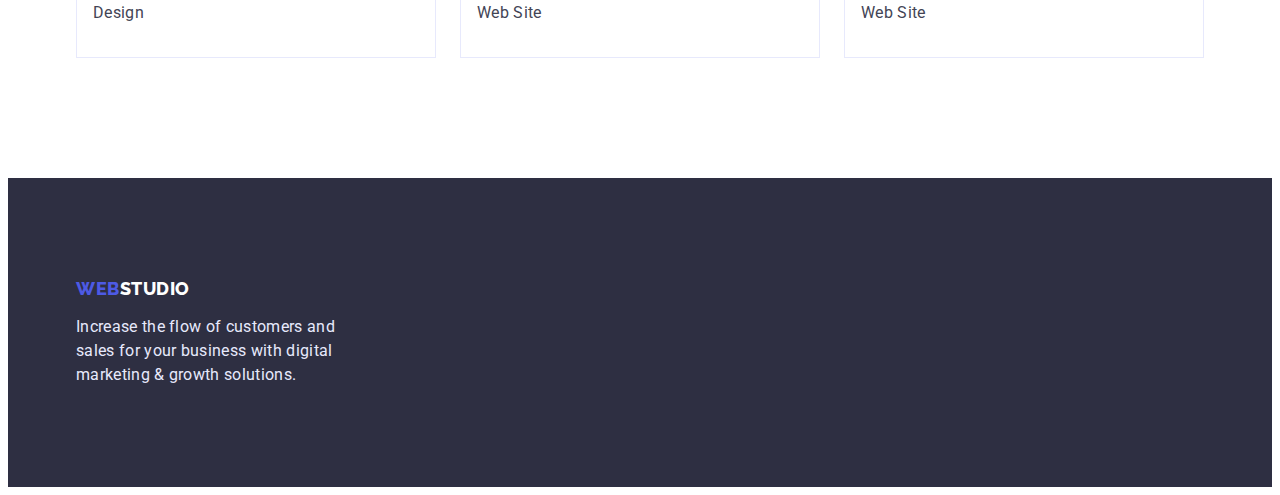
==== commit c0dd715d: "correct button" ====
--- a/portfolio.html
+++ b/portfolio.html
@@ -41,14 +41,14 @@
             <li class="header-item">
               <a
                 href="./index.html"
-                class="header-link link header-padding active-page"
+                class="header-link link header-padding"
                 >Studio</a
               >
             </li>
             <li class="header-item">
               <a
                 href="./portfolio.html"
-                class="header-link link header-padding"
+                class="header-link link header-padding active-page"
                 >Portfolio</a
               >
             </li>
--- a/css/styles.css
+++ b/css/styles.css
@@ -206,15 +206,15 @@
 
 .btn:hover,
 .btn:focus {
-  background-color: var(--button-color);
-  color: #e7e9fc;
-}
-
-.btn:active {
   background-color: #404bbf;
   color: var(--light-color);
   box-shadow: 0px 4px 4px rgba(0, 0, 0, 0.15);
 }
+
+/* .btn:active {
+  background-color: var(--button-color);
+  color: #e7e9fc;
+} */
 
 .hero-btn {
   display: block;
@@ -226,18 +226,6 @@
   box-shadow: 0px 4px 4px rgba(0, 0, 0, 0.15);
 }
 
-.hero-btn:hover,
-.hero-btn:focus {
-  width: 170px;
-  height: 51px;
-  box-shadow: none;
-}
-
-.hero-btn:active {
-  width: 169px;
-  height: 56px;
-}
-
 /* ----- SECTION ----- */
 
 .section {
@@ -260,6 +248,7 @@
 
 /* .section-list {
 } */
+
 .section-item {
   background-color: #fff;
 }
@@ -380,7 +369,7 @@
 .filter-btn:focus {
   background-color: #404bbf;
   color: var(--light-color);
-  border: none;
+  border: 1px solid #404bbf;
   box-shadow: 0px 3px 1px rgba(0, 0, 0, 0.1),
     0px 2px 1px rgba(0, 0, 0, 0.08), 0px 2px 2px rgba(0, 0, 0, 0.12);
 }
